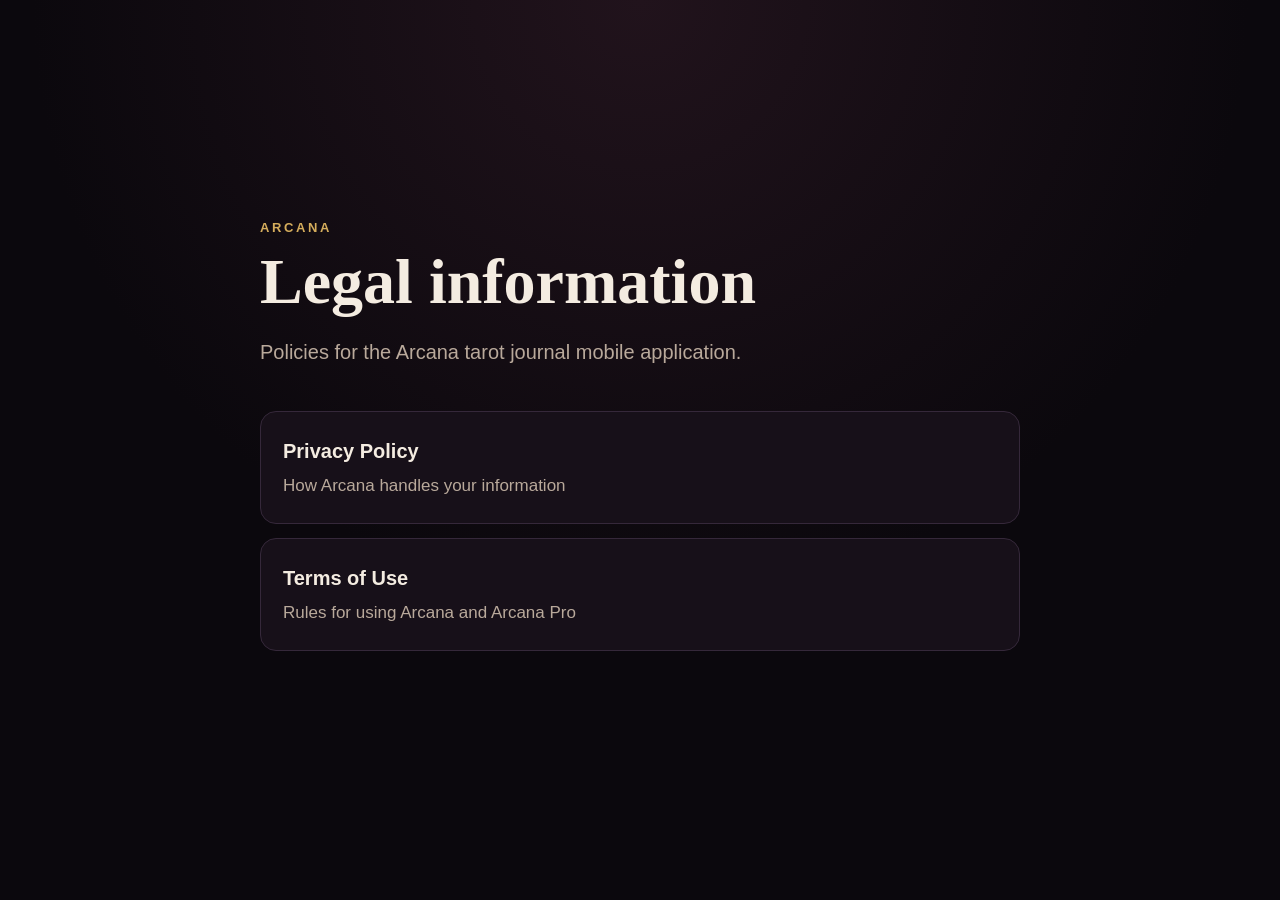
==== index.html @ 98a23fe6 "docs: publish Arcana legal pages" ====
<!doctype html>
<html lang="en">
<head>
  <meta charset="utf-8">
  <meta name="viewport" content="width=device-width, initial-scale=1">
  <meta name="robots" content="index,follow">
  <title>Arcana — Legal</title>
  <link rel="stylesheet" href="styles.css">
</head>
<body>
  <main class="shell compact">
    <p class="eyebrow">ARCANA</p>
    <h1>Legal information</h1>
    <p class="lede">Policies for the Arcana tarot journal mobile application.</p>
    <nav class="cards" aria-label="Legal documents">
      <a class="card" href="privacy.html">
        <strong>Privacy Policy</strong>
        <span>How Arcana handles your information</span>
      </a>
      <a class="card" href="terms.html">
        <strong>Terms of Use</strong>
        <span>Rules for using Arcana and Arcana Pro</span>
      </a>
    </nav>
  </main>
</body>
</html>
---- styles.css ----
:root {
  color-scheme: dark;
  --bg: #0b080d;
  --surface: #171019;
  --text: #f4ece1;
  --muted: #b9a99b;
  --gold: #d5ad5c;
  --line: #35283a;
}

* { box-sizing: border-box; }

body {
  margin: 0;
  background: radial-gradient(circle at top, #21131c 0, var(--bg) 38rem);
  color: var(--text);
  font: 17px/1.7 -apple-system, BlinkMacSystemFont, "Segoe UI", sans-serif;
}

.shell {
  width: min(760px, calc(100% - 40px));
  margin: 0 auto;
  padding: 64px 0 96px;
}

.compact { min-height: 100vh; display: grid; align-content: center; }
.eyebrow { margin: 0 0 8px; color: var(--gold); font-size: 13px; font-weight: 700; letter-spacing: .2em; }
h1 { margin: 0; font: 700 clamp(38px, 8vw, 64px)/1.05 Georgia, serif; }
h2 { margin: 48px 0 10px; font: 700 27px/1.2 Georgia, serif; }
p, li { color: #ded4cb; }
.lede { margin: 20px 0 42px; color: var(--muted); font-size: 20px; }
.meta { margin: 12px 0 32px; color: var(--muted); }
a { color: var(--gold); }
.back { display: inline-block; margin-bottom: 42px; text-decoration: none; }
.cards { display: grid; gap: 14px; }
.card { display: grid; gap: 4px; padding: 22px; border: 1px solid var(--line); border-radius: 16px; background: var(--surface); text-decoration: none; }
.card strong { color: var(--text); font-size: 20px; }
.card span { color: var(--muted); }
li + li { margin-top: 10px; }

@media (max-width: 520px) {
  body { font-size: 16px; }
  .shell { width: min(100% - 28px, 760px); padding-top: 36px; }
}
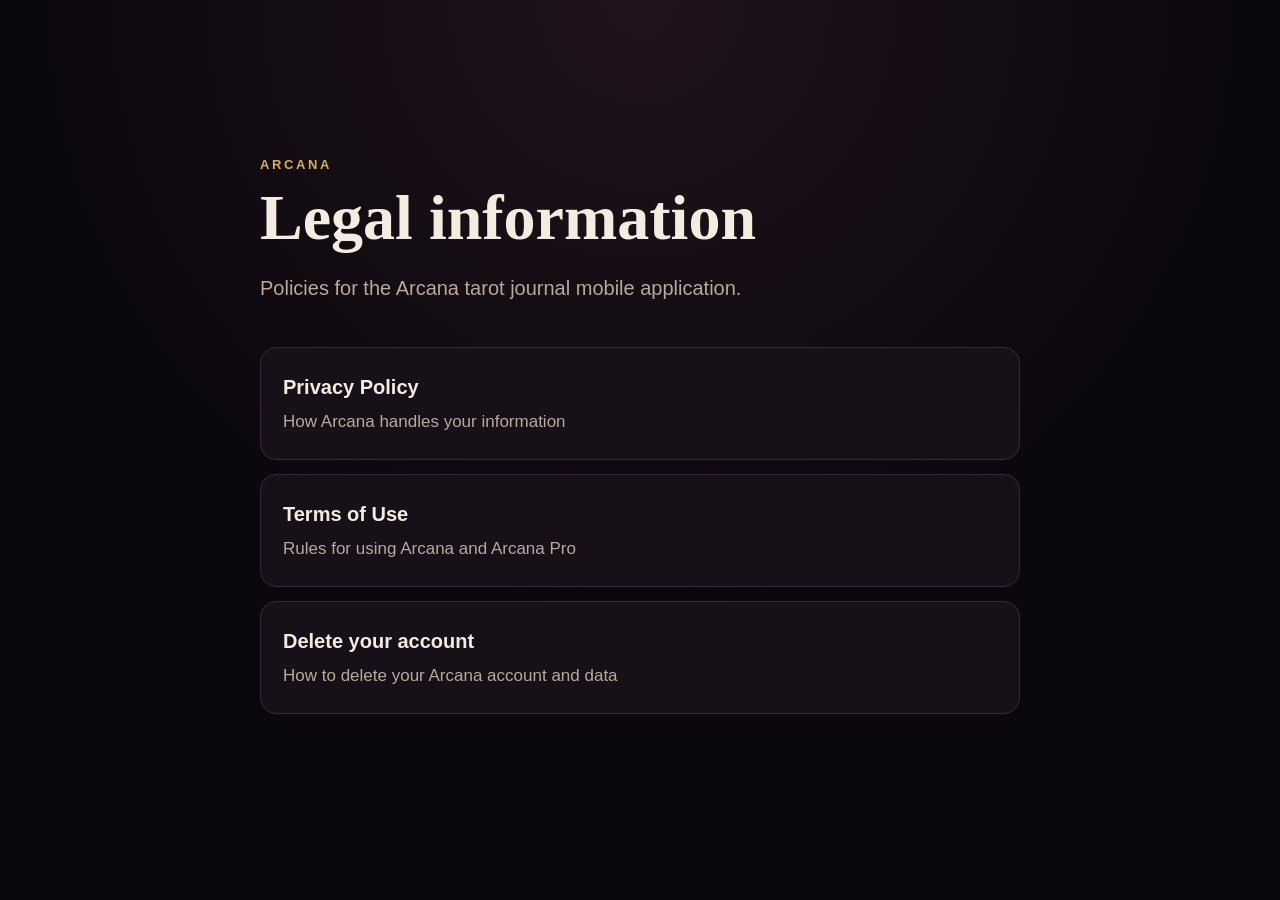
==== commit 8d019815: "docs: add account deletion page and Google Play wording Co-Authored-By: Claude Opus 5.5 <noreply@ant" ====
--- a/index.html
+++ b/index.html
@@ -21,6 +21,10 @@
         <strong>Terms of Use</strong>
         <span>Rules for using Arcana and Arcana Pro</span>
       </a>
+      <a class="card" href="delete-account.html">
+        <strong>Delete your account</strong>
+        <span>How to delete your Arcana account and data</span>
+      </a>
     </nav>
   </main>
 </body>
